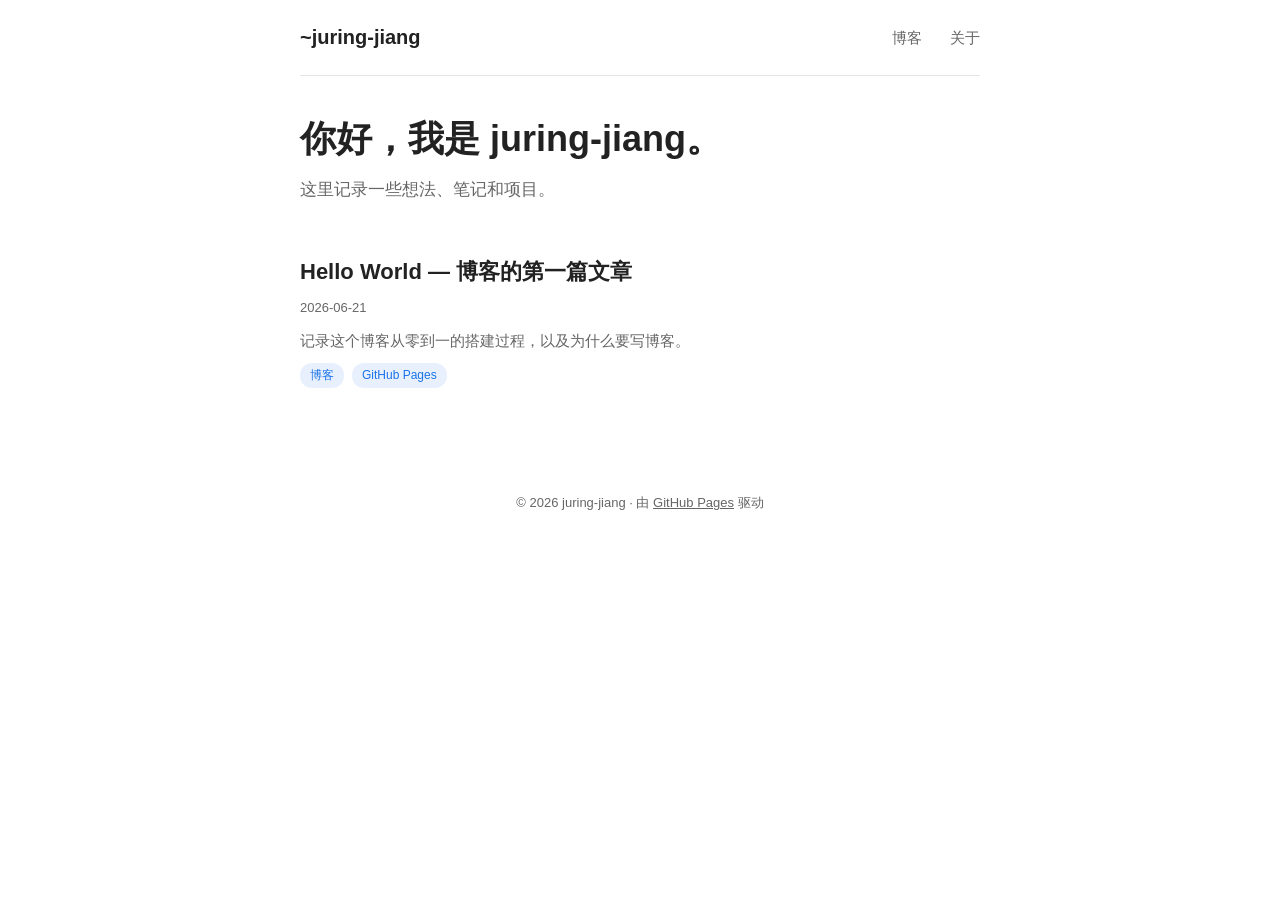
==== index.html @ 947c5f94 "初始化个人博客" ====
<!DOCTYPE html>
<html lang="zh-CN">
<head>
  <meta charset="UTF-8">
  <meta name="viewport" content="width=device-width, initial-scale=1.0">
  <title>juring-jiang</title>
  <link rel="stylesheet" href="style.css">
</head>
<body>
  <div class="container">
    <nav>
      <a class="site-title" href="./">~juring-jiang</a>
      <div class="nav-links">
        <a href="./">博客</a>
        <a href="about.html">关于</a>
      </div>
    </nav>

    <div class="hero">
      <h1>你好，我是 juring-jiang。</h1>
      <p>这里记录一些想法、笔记和项目。</p>
    </div>

    <ul class="post-list">
      <li class="post-card">
        <a href="posts/hello-world.html">
          <h2>Hello World — 博客的第一篇文章</h2>
          <div class="meta">2026-06-21</div>
          <p class="excerpt">记录这个博客从零到一的搭建过程，以及为什么要写博客。</p>
          <div class="tags">
            <span class="tag">博客</span>
            <span class="tag">GitHub Pages</span>
          </div>
        </a>
      </li>
    </ul>

    <footer>
      <p>&copy; 2026 juring-jiang &middot; 由 <a href="https://pages.github.com">GitHub Pages</a> 驱动</p>
    </footer>
  </div>
</body>
</html>
---- style.css ----
:root {
  --bg: #fff;
  --text: #222;
  --muted: #666;
  --border: #e5e5e5;
  --accent: #1a73e8;
  --accent-hover: #1557b0;
  --card-bg: #fafafa;
  --tag-bg: #e8f0fe;
  --tag-text: #1a73e8;
  --max-width: 720px;
  --radius: 10px;
}

* { margin: 0; padding: 0; box-sizing: border-box; }

body {
  font-family: -apple-system, BlinkMacSystemFont, "Segoe UI", Roboto, "Helvetica Neue", Arial, "Noto Sans SC", sans-serif;
  color: var(--text);
  background: var(--bg);
  line-height: 1.75;
  font-size: 16px;
}

.container {
  max-width: var(--max-width);
  margin: 0 auto;
  padding: 0 20px;
}

nav {
  display: flex;
  justify-content: space-between;
  align-items: center;
  padding: 20px 0;
  border-bottom: 1px solid var(--border);
  margin-bottom: 40px;
}

nav .site-title {
  font-size: 20px;
  font-weight: 700;
  color: var(--text);
  text-decoration: none;
}

nav .nav-links a {
  margin-left: 24px;
  text-decoration: none;
  color: var(--muted);
  font-size: 15px;
}

nav .nav-links a:hover {
  color: var(--text);
}

.hero {
  margin-bottom: 48px;
}

.hero h1 {
  font-size: 36px;
  font-weight: 800;
  line-height: 1.3;
  margin-bottom: 12px;
}

.hero p {
  font-size: 17px;
  color: var(--muted);
}

.post-list {
  list-style: none;
}

.post-card {
  margin-bottom: 28px;
  padding-bottom: 28px;
  border-bottom: 1px solid var(--border);
}

.post-card:last-child {
  border-bottom: none;
}

.post-card a {
  text-decoration: none;
  color: inherit;
}

.post-card h2 {
  font-size: 22px;
  font-weight: 700;
  margin-bottom: 6px;
  color: var(--text);
}

.post-card h2:hover {
  color: var(--accent);
}

.post-card .meta {
  font-size: 13px;
  color: var(--muted);
  margin-bottom: 8px;
}

.post-card .excerpt {
  font-size: 15px;
  color: var(--muted);
  line-height: 1.7;
}

.post-card .tags {
  margin-top: 10px;
  display: flex;
  gap: 8px;
  flex-wrap: wrap;
}

.post-card .tag {
  font-size: 12px;
  padding: 2px 10px;
  border-radius: 12px;
  background: var(--tag-bg);
  color: var(--tag-text);
}

.about-section {
  max-width: 640px;
  margin: 0 auto;
}

.about-section h1 {
  font-size: 30px;
  font-weight: 800;
  margin-bottom: 20px;
}

.about-section p {
  font-size: 16px;
  color: var(--muted);
  margin-bottom: 16px;
}

.article {
  max-width: 680px;
  margin: 0 auto;
}

.article h1 {
  font-size: 32px;
  font-weight: 800;
  margin-bottom: 10px;
  line-height: 1.3;
}

.article .meta {
  font-size: 14px;
  color: var(--muted);
  margin-bottom: 30px;
}

.article .content h2 {
  font-size: 22px;
  font-weight: 700;
  margin-top: 36px;
  margin-bottom: 12px;
}

.article .content h3 {
  font-size: 18px;
  font-weight: 600;
  margin-top: 28px;
  margin-bottom: 10px;
}

.article .content p {
  margin-bottom: 16px;
  font-size: 16px;
  line-height: 1.85;
  color: #333;
}

.article .content ul, .article .content ol {
  margin-bottom: 16px;
  padding-left: 24px;
}

.article .content li {
  margin-bottom: 6px;
  color: #333;
}

.article .content pre {
  background: #f5f5f5;
  border-radius: var(--radius);
  padding: 16px;
  overflow-x: auto;
  margin-bottom: 16px;
  font-size: 14px;
  line-height: 1.6;
}

.article .content code {
  font-family: "SF Mono", "Fira Code", "Fira Mono", Menlo, Consolas, monospace;
  font-size: 14px;
  background: #f5f5f5;
  padding: 2px 6px;
  border-radius: 4px;
}

.article .content pre code {
  background: none;
  padding: 0;
}

.article .back-link {
  display: inline-block;
  margin-top: 40px;
  color: var(--accent);
  text-decoration: none;
  font-size: 15px;
}

.article .back-link:hover {
  text-decoration: underline;
}

footer {
  text-align: center;
  padding: 48px 0 32px;
  font-size: 13px;
  color: var(--muted);
}

footer a {
  color: var(--muted);
}

@media (max-width: 600px) {
  .hero h1 { font-size: 26px; }
  .post-card h2 { font-size: 19px; }
  .article h1 { font-size: 26px; }
  nav { flex-direction: column; gap: 10px; }
}
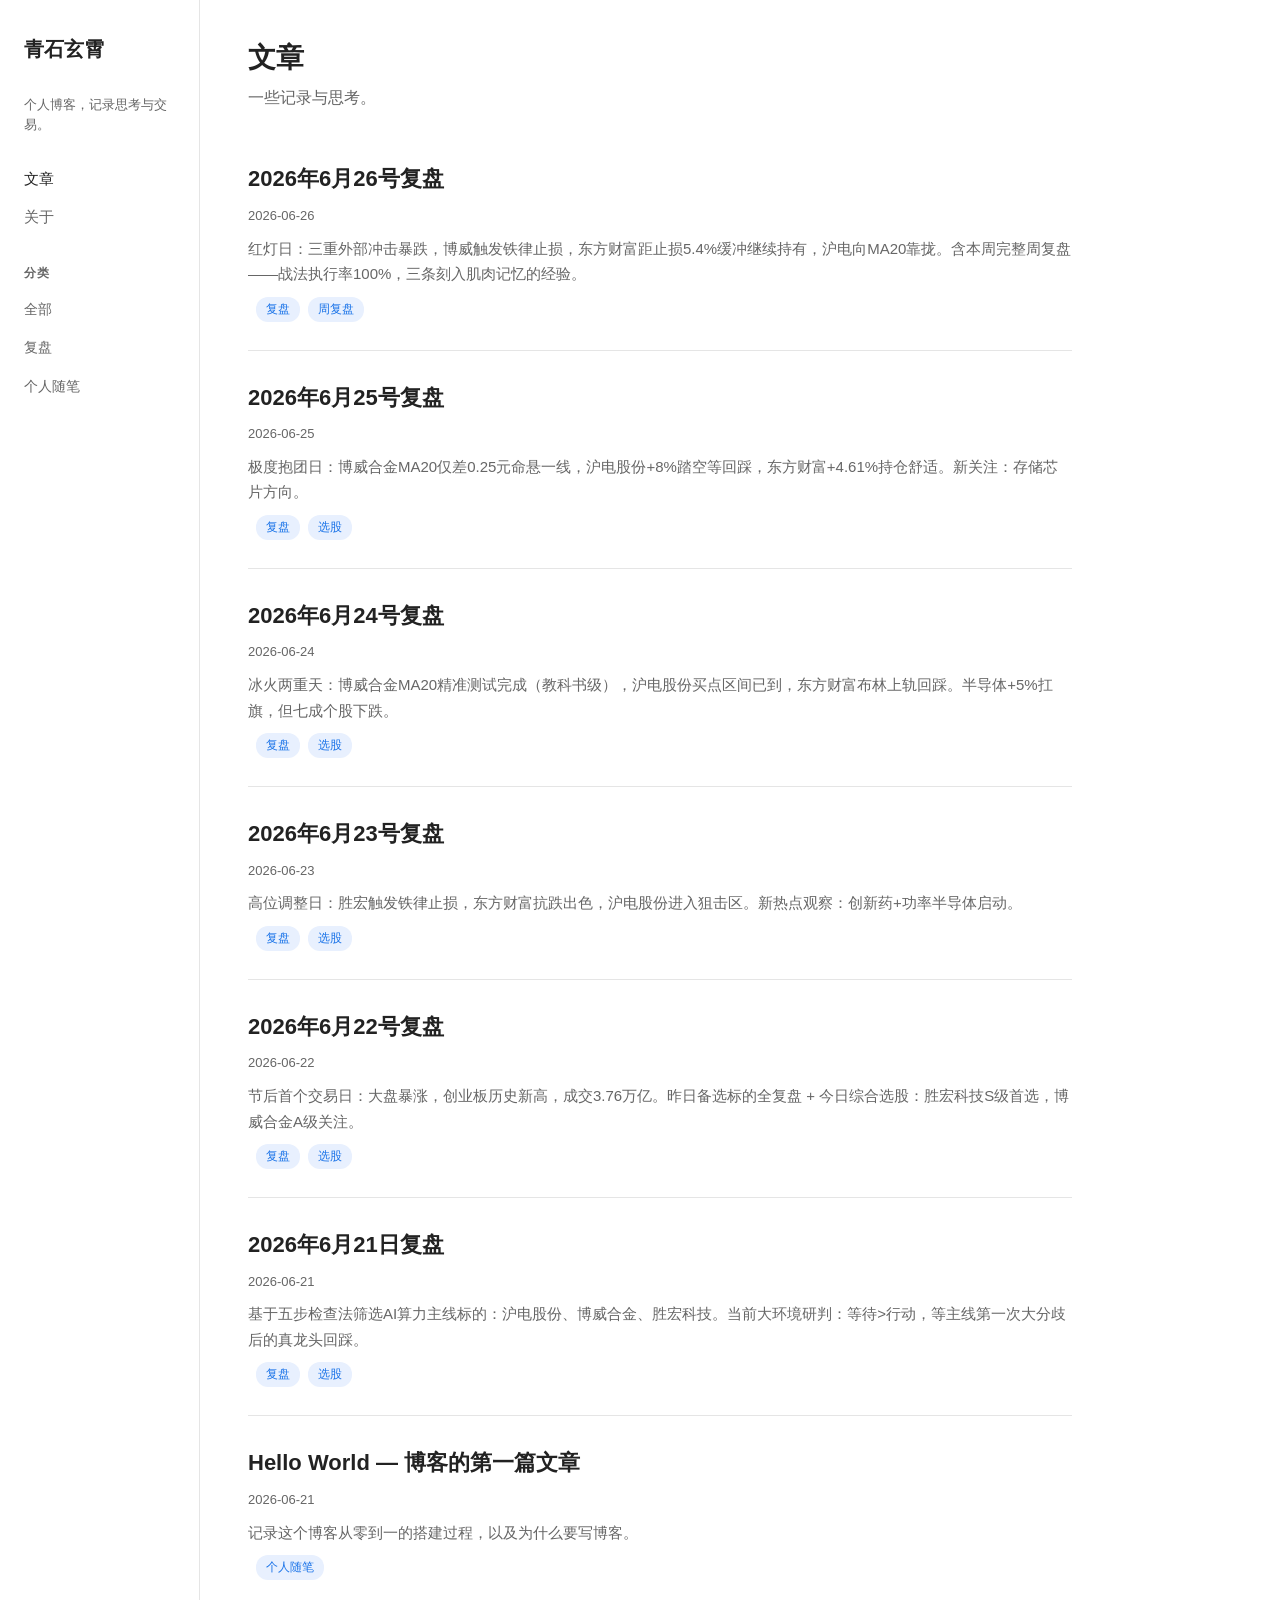
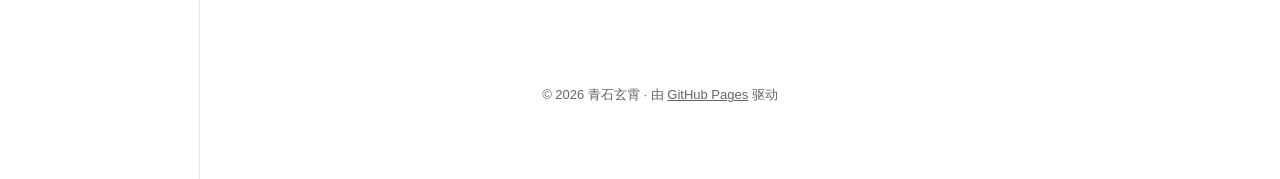
==== commit e67843a9: "新增2026年6月26号复盘文章（含本周周复盘）" ====
--- a/index.html
+++ b/index.html
@@ -3,41 +3,146 @@
 <head>
   <meta charset="UTF-8">
   <meta name="viewport" content="width=device-width, initial-scale=1.0">
-  <title>juring-jiang</title>
+  <title>青石玄霄</title>
   <link rel="stylesheet" href="style.css">
 </head>
 <body>
-  <div class="container">
-    <nav>
-      <a class="site-title" href="./">~juring-jiang</a>
-      <div class="nav-links">
-        <a href="./">博客</a>
-        <a href="about.html">关于</a>
-      </div>
-    </nav>
 
-    <div class="hero">
-      <h1>你好，我是 juring-jiang。</h1>
-      <p>这里记录一些想法、笔记和项目。</p>
-    </div>
+<aside class="sidebar">
+  <a class="site-title" href="./">青石玄霄</a>
+  <p class="site-desc">个人博客，记录思考与交易。</p>
 
-    <ul class="post-list">
-      <li class="post-card">
-        <a href="posts/hello-world.html">
-          <h2>Hello World — 博客的第一篇文章</h2>
-          <div class="meta">2026-06-21</div>
-          <p class="excerpt">记录这个博客从零到一的搭建过程，以及为什么要写博客。</p>
-          <div class="tags">
-            <span class="tag">博客</span>
-            <span class="tag">GitHub Pages</span>
-          </div>
-        </a>
-      </li>
-    </ul>
+  <div class="sidebar-nav">
+    <a href="./" class="active">文章</a>
+    <a href="about.html">关于</a>
+  </div>
 
-    <footer>
-      <p>&copy; 2026 juring-jiang &middot; 由 <a href="https://pages.github.com">GitHub Pages</a> 驱动</p>
-    </footer>
+  <div class="sidebar-cats">
+    <span class="cat-label">分类</span>
+    <a href="./">全部</a>
+    <a href="?tag=复盘">复盘</a>
+    <a href="?tag=个人随笔">个人随笔</a>
   </div>
+</aside>
+
+<main class="main">
+  <div class="hero">
+    <h1>文章</h1>
+    <p>一些记录与思考。</p>
+  </div>
+
+  <ul class="post-list">
+    <li class="post-card">
+      <a href="posts/fupan-0626.html">
+        <h2>2026年6月26号复盘</h2>
+        <div class="meta">2026-06-26</div>
+        <p class="excerpt">红灯日：三重外部冲击暴跌，博威触发铁律止损，东方财富距止损5.4%缓冲继续持有，沪电向MA20靠拢。含本周完整周复盘——战法执行率100%，三条刻入肌肉记忆的经验。</p>
+        <div class="tags">
+          <a class="tag" href="?tag=复盘">复盘</a>
+          <a class="tag" href="?tag=周复盘">周复盘</a>
+        </div>
+      </a>
+    </li>
+    <li class="post-card">
+      <a href="posts/fupan-0625.html">
+        <h2>2026年6月25号复盘</h2>
+        <div class="meta">2026-06-25</div>
+        <p class="excerpt">极度抱团日：博威合金MA20仅差0.25元命悬一线，沪电股份+8%踏空等回踩，东方财富+4.61%持仓舒适。新关注：存储芯片方向。</p>
+        <div class="tags">
+          <a class="tag" href="?tag=复盘">复盘</a>
+          <a class="tag" href="?tag=选股">选股</a>
+        </div>
+      </a>
+    </li>
+    <li class="post-card">
+      <a href="posts/fupan-0624.html">
+        <h2>2026年6月24号复盘</h2>
+        <div class="meta">2026-06-24</div>
+        <p class="excerpt">冰火两重天：博威合金MA20精准测试完成（教科书级），沪电股份买点区间已到，东方财富布林上轨回踩。半导体+5%扛旗，但七成个股下跌。</p>
+        <div class="tags">
+          <a class="tag" href="?tag=复盘">复盘</a>
+          <a class="tag" href="?tag=选股">选股</a>
+        </div>
+      </a>
+    </li>
+    <li class="post-card">
+      <a href="posts/fupan-0623.html">
+        <h2>2026年6月23号复盘</h2>
+        <div class="meta">2026-06-23</div>
+        <p class="excerpt">高位调整日：胜宏触发铁律止损，东方财富抗跌出色，沪电股份进入狙击区。新热点观察：创新药+功率半导体启动。</p>
+        <div class="tags">
+          <a class="tag" href="?tag=复盘">复盘</a>
+          <a class="tag" href="?tag=选股">选股</a>
+        </div>
+      </a>
+    </li>
+    <li class="post-card">
+      <a href="posts/fupan-0622.html">
+        <h2>2026年6月22号复盘</h2>
+        <div class="meta">2026-06-22</div>
+        <p class="excerpt">节后首个交易日：大盘暴涨，创业板历史新高，成交3.76万亿。昨日备选标的全复盘 + 今日综合选股：胜宏科技S级首选，博威合金A级关注。</p>
+        <div class="tags">
+          <a class="tag" href="?tag=复盘">复盘</a>
+          <a class="tag" href="?tag=选股">选股</a>
+        </div>
+      </a>
+    </li>
+    <li class="post-card">
+      <a href="posts/m20-pullback.html">
+        <h2>2026年6月21日复盘</h2>
+        <div class="meta">2026-06-21</div>
+        <p class="excerpt">基于五步检查法筛选AI算力主线标的：沪电股份、博威合金、胜宏科技。当前大环境研判：等待&gt;行动，等主线第一次大分歧后的真龙头回踩。</p>
+        <div class="tags">
+          <a class="tag" href="?tag=复盘">复盘</a>
+          <a class="tag" href="?tag=选股">选股</a>
+        </div>
+      </a>
+    </li>
+    <li class="post-card">
+      <a href="posts/hello-world.html">
+        <h2>Hello World — 博客的第一篇文章</h2>
+        <div class="meta">2026-06-21</div>
+        <p class="excerpt">记录这个博客从零到一的搭建过程，以及为什么要写博客。</p>
+        <div class="tags">
+          <a class="tag" href="?tag=个人随笔">个人随笔</a>
+        </div>
+      </a>
+    </li>
+  </ul>
+
+  <footer>
+    <p>&copy; 2026 青石玄霄 &middot; 由 <a href="https://pages.github.com">GitHub Pages</a> 驱动</p>
+  </footer>
+</main>
+
+<script>
+(function(){
+  var params = new URLSearchParams(location.search);
+  var tag = params.get('tag');
+  if (!tag) return;
+  var cards = document.querySelectorAll('.post-card');
+  var any = false;
+  cards.forEach(function(c){
+    var tags = c.querySelectorAll('.tag');
+    var match = false;
+    tags.forEach(function(t){
+      if (t.textContent.trim() === tag) match = true;
+    });
+    if (!match) { c.style.display = 'none'; }
+    else { any = true; }
+  });
+  if (!any) {
+    document.querySelector('.hero h1').textContent = '没有「' + tag + '」分类的文章';
+    document.querySelector('.hero p').textContent = '';
+  } else {
+    document.querySelector('.hero h1').textContent = tag;
+    document.querySelector('.hero p').textContent = '';
+  }
+  document.querySelectorAll('.sidebar-cats a').forEach(function(a){
+    a.classList.toggle('active', a.getAttribute('href') === '?tag=' + tag);
+  });
+})();
+</script>
+
 </body>
 </html>
--- a/style.css
+++ b/style.css
@@ -5,10 +5,9 @@
   --border: #e5e5e5;
   --accent: #1a73e8;
   --accent-hover: #1557b0;
-  --card-bg: #fafafa;
   --tag-bg: #e8f0fe;
   --tag-text: #1a73e8;
-  --max-width: 720px;
+  --sidebar-w: 200px;
   --radius: 10px;
 }
 
@@ -20,39 +19,97 @@
   background: var(--bg);
   line-height: 1.75;
   font-size: 16px;
-}
-
-.container {
-  max-width: var(--max-width);
-  margin: 0 auto;
-  padding: 0 20px;
-}
-
-nav {
-  display: flex;
-  justify-content: space-between;
-  align-items: center;
-  padding: 20px 0;
-  border-bottom: 1px solid var(--border);
-  margin-bottom: 40px;
-}
-
-nav .site-title {
+  display: flex;
+  min-height: 100vh;
+}
+
+.sidebar {
+  width: var(--sidebar-w);
+  flex-shrink: 0;
+  padding: 32px 24px;
+  border-right: 1px solid var(--border);
+  display: flex;
+  flex-direction: column;
+  gap: 28px;
+}
+
+.sidebar .site-title {
   font-size: 20px;
   font-weight: 700;
   color: var(--text);
   text-decoration: none;
 }
 
-nav .nav-links a {
-  margin-left: 24px;
+.sidebar .site-title:hover {
+  color: var(--accent);
+}
+
+.sidebar .site-desc {
+  font-size: 13px;
+  color: var(--muted);
+  line-height: 1.5;
+}
+
+.sidebar-nav {
+  display: flex;
+  flex-direction: column;
+  gap: 4px;
+}
+
+.sidebar-nav a {
   text-decoration: none;
   color: var(--muted);
   font-size: 15px;
-}
-
-nav .nav-links a:hover {
-  color: var(--text);
+  padding: 4px 0;
+  transition: color .15s;
+}
+
+.sidebar-nav a:hover,
+.sidebar-nav a.active {
+  color: var(--text);
+}
+
+.sidebar-cats {
+  display: flex;
+  flex-direction: column;
+  gap: 8px;
+}
+
+.sidebar-cats .cat-label {
+  font-size: 12px;
+  font-weight: 600;
+  text-transform: uppercase;
+  letter-spacing: .5px;
+  color: var(--muted);
+  margin-bottom: 2px;
+}
+
+.sidebar-cats a {
+  text-decoration: none;
+  font-size: 14px;
+  color: var(--muted);
+  padding: 3px 0;
+  display: flex;
+  align-items: center;
+  gap: 8px;
+}
+
+.sidebar-cats a:hover,
+.sidebar-cats a.active {
+  color: var(--accent);
+}
+
+.sidebar-cats .count {
+  font-size: 12px;
+  color: var(--muted);
+  margin-left: auto;
+}
+
+.main {
+  flex: 1;
+  min-width: 0;
+  padding: 40px 48px;
+  max-width: 920px;
 }
 
 .hero {
@@ -60,14 +117,14 @@
 }
 
 .hero h1 {
-  font-size: 36px;
+  font-size: 28px;
   font-weight: 800;
   line-height: 1.3;
-  margin-bottom: 12px;
+  margin-bottom: 8px;
 }
 
 .hero p {
-  font-size: 17px;
+  font-size: 16px;
   color: var(--muted);
 }
 
@@ -126,11 +183,15 @@
   border-radius: 12px;
   background: var(--tag-bg);
   color: var(--tag-text);
+  text-decoration: none;
+}
+
+.post-card .tag:hover {
+  filter: brightness(.95);
 }
 
 .about-section {
   max-width: 640px;
-  margin: 0 auto;
 }
 
 .about-section h1 {
@@ -146,7 +207,7 @@
 }
 
 .article {
-  max-width: 680px;
+  max-width: 700px;
   margin: 0 auto;
 }
 
@@ -217,6 +278,63 @@
   padding: 0;
 }
 
+.article .content table {
+  width: 100%;
+  border-collapse: collapse;
+  margin-bottom: 20px;
+  font-size: 14px;
+}
+
+.article .content th,
+.article .content td {
+  padding: 10px 14px;
+  border: 1px solid var(--border);
+  text-align: left;
+  vertical-align: top;
+}
+
+.article .content th {
+  background: #f5f5f5;
+  font-weight: 600;
+  font-size: 13px;
+  color: var(--text);
+}
+
+.article .content td {
+  color: #333;
+}
+
+.article .content blockquote {
+  border-left: 3px solid var(--accent);
+  padding: 8px 16px;
+  margin: 16px 0;
+  background: #f8f9fb;
+  border-radius: 0 6px 6px 0;
+  color: var(--muted);
+  font-size: 15px;
+}
+
+.article .content hr {
+  border: none;
+  border-top: 1px solid var(--border);
+  margin: 32px 0;
+}
+
+.article .content .callout {
+  background: #fef9e7;
+  border-left: 4px solid #f0b90b;
+  padding: 12px 16px;
+  border-radius: 0 8px 8px 0;
+  margin: 16px 0;
+  font-size: 14px;
+  color: #333;
+}
+
+.article .content .callout-danger {
+  background: #fdf0f0;
+  border-left-color: #e24b4a;
+}
+
 .article .back-link {
   display: inline-block;
   margin-top: 40px;
@@ -240,9 +358,28 @@
   color: var(--muted);
 }
 
-@media (max-width: 600px) {
-  .hero h1 { font-size: 26px; }
+@media (max-width: 768px) {
+  body { flex-direction: column; }
+  .sidebar {
+    width: 100%;
+    padding: 20px;
+    border-right: none;
+    border-bottom: 1px solid var(--border);
+    flex-direction: row;
+    flex-wrap: wrap;
+    gap: 16px;
+    align-items: center;
+  }
+  .sidebar .site-desc { display: none; }
+  .sidebar-nav { flex-direction: row; gap: 16px; }
+  .sidebar-cats { flex-direction: row; gap: 12px; }
+  .sidebar-cats .cat-label { display: none; }
+  .sidebar-cats .count { display: none; }
+  .main {
+    padding: 24px 20px;
+    max-width: none;
+  }
+  .hero h1 { font-size: 24px; }
   .post-card h2 { font-size: 19px; }
   .article h1 { font-size: 26px; }
-  nav { flex-direction: column; gap: 10px; }
-}
+}
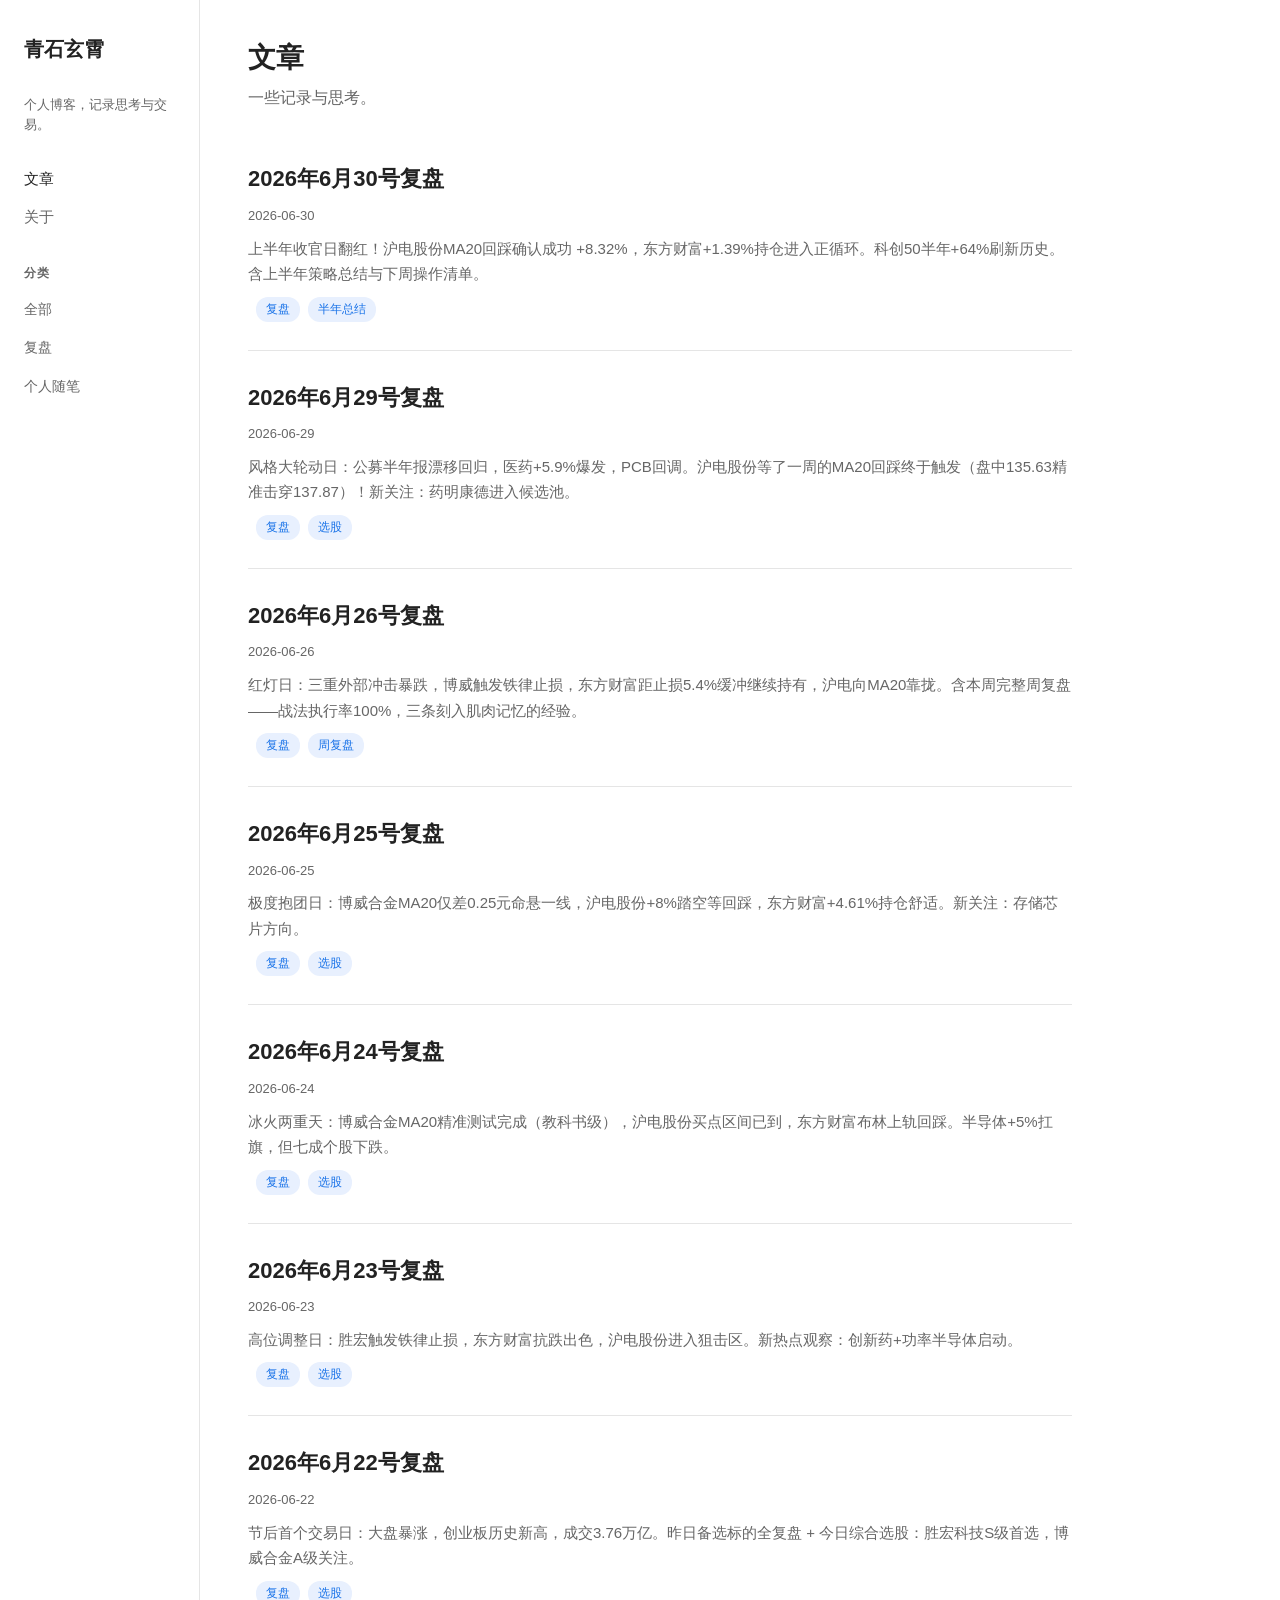
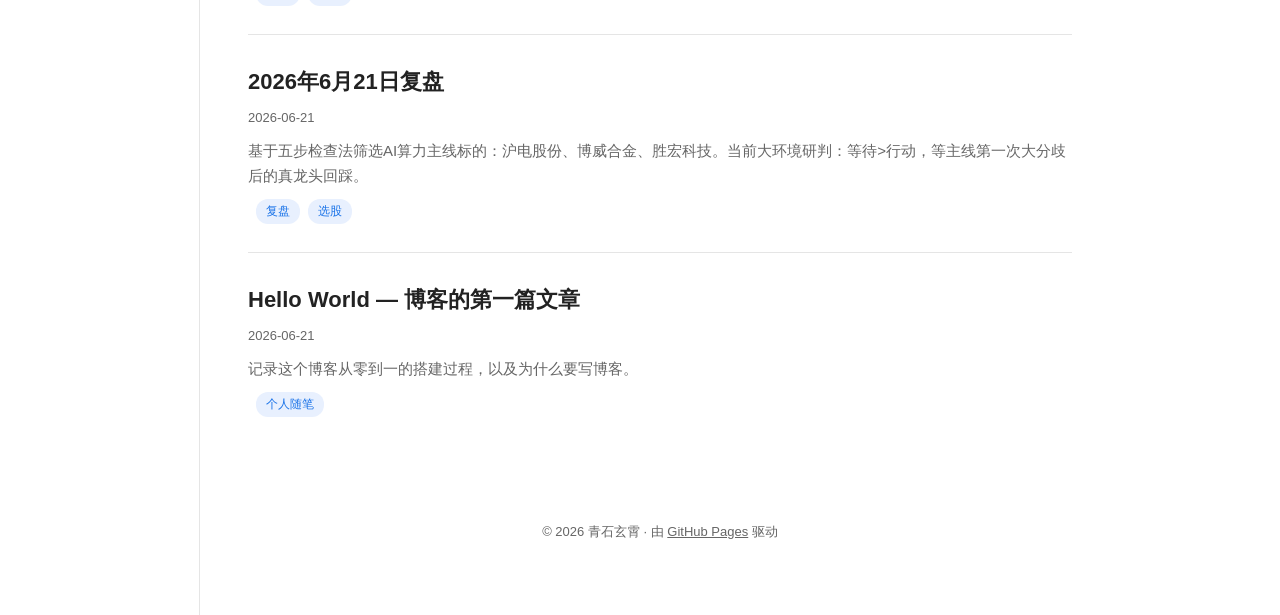
==== commit 499cd873: "新增2026年6月30号复盘文章（半年收官）" ====
--- a/index.html
+++ b/index.html
@@ -32,6 +32,28 @@
   </div>
 
   <ul class="post-list">
+    <li class="post-card">
+      <a href="posts/fupan-0630.html">
+        <h2>2026年6月30号复盘</h2>
+        <div class="meta">2026-06-30</div>
+        <p class="excerpt">上半年收官日翻红！沪电股份MA20回踩确认成功 +8.32%，东方财富+1.39%持仓进入正循环。科创50半年+64%刷新历史。含上半年策略总结与下周操作清单。</p>
+        <div class="tags">
+          <a class="tag" href="?tag=复盘">复盘</a>
+          <a class="tag" href="?tag=半年总结">半年总结</a>
+        </div>
+      </a>
+    </li>
+    <li class="post-card">
+      <a href="posts/fupan-0629.html">
+        <h2>2026年6月29号复盘</h2>
+        <div class="meta">2026-06-29</div>
+        <p class="excerpt">风格大轮动日：公募半年报漂移回归，医药+5.9%爆发，PCB回调。沪电股份等了一周的MA20回踩终于触发（盘中135.63精准击穿137.87）！新关注：药明康德进入候选池。</p>
+        <div class="tags">
+          <a class="tag" href="?tag=复盘">复盘</a>
+          <a class="tag" href="?tag=选股">选股</a>
+        </div>
+      </a>
+    </li>
     <li class="post-card">
       <a href="posts/fupan-0626.html">
         <h2>2026年6月26号复盘</h2>
